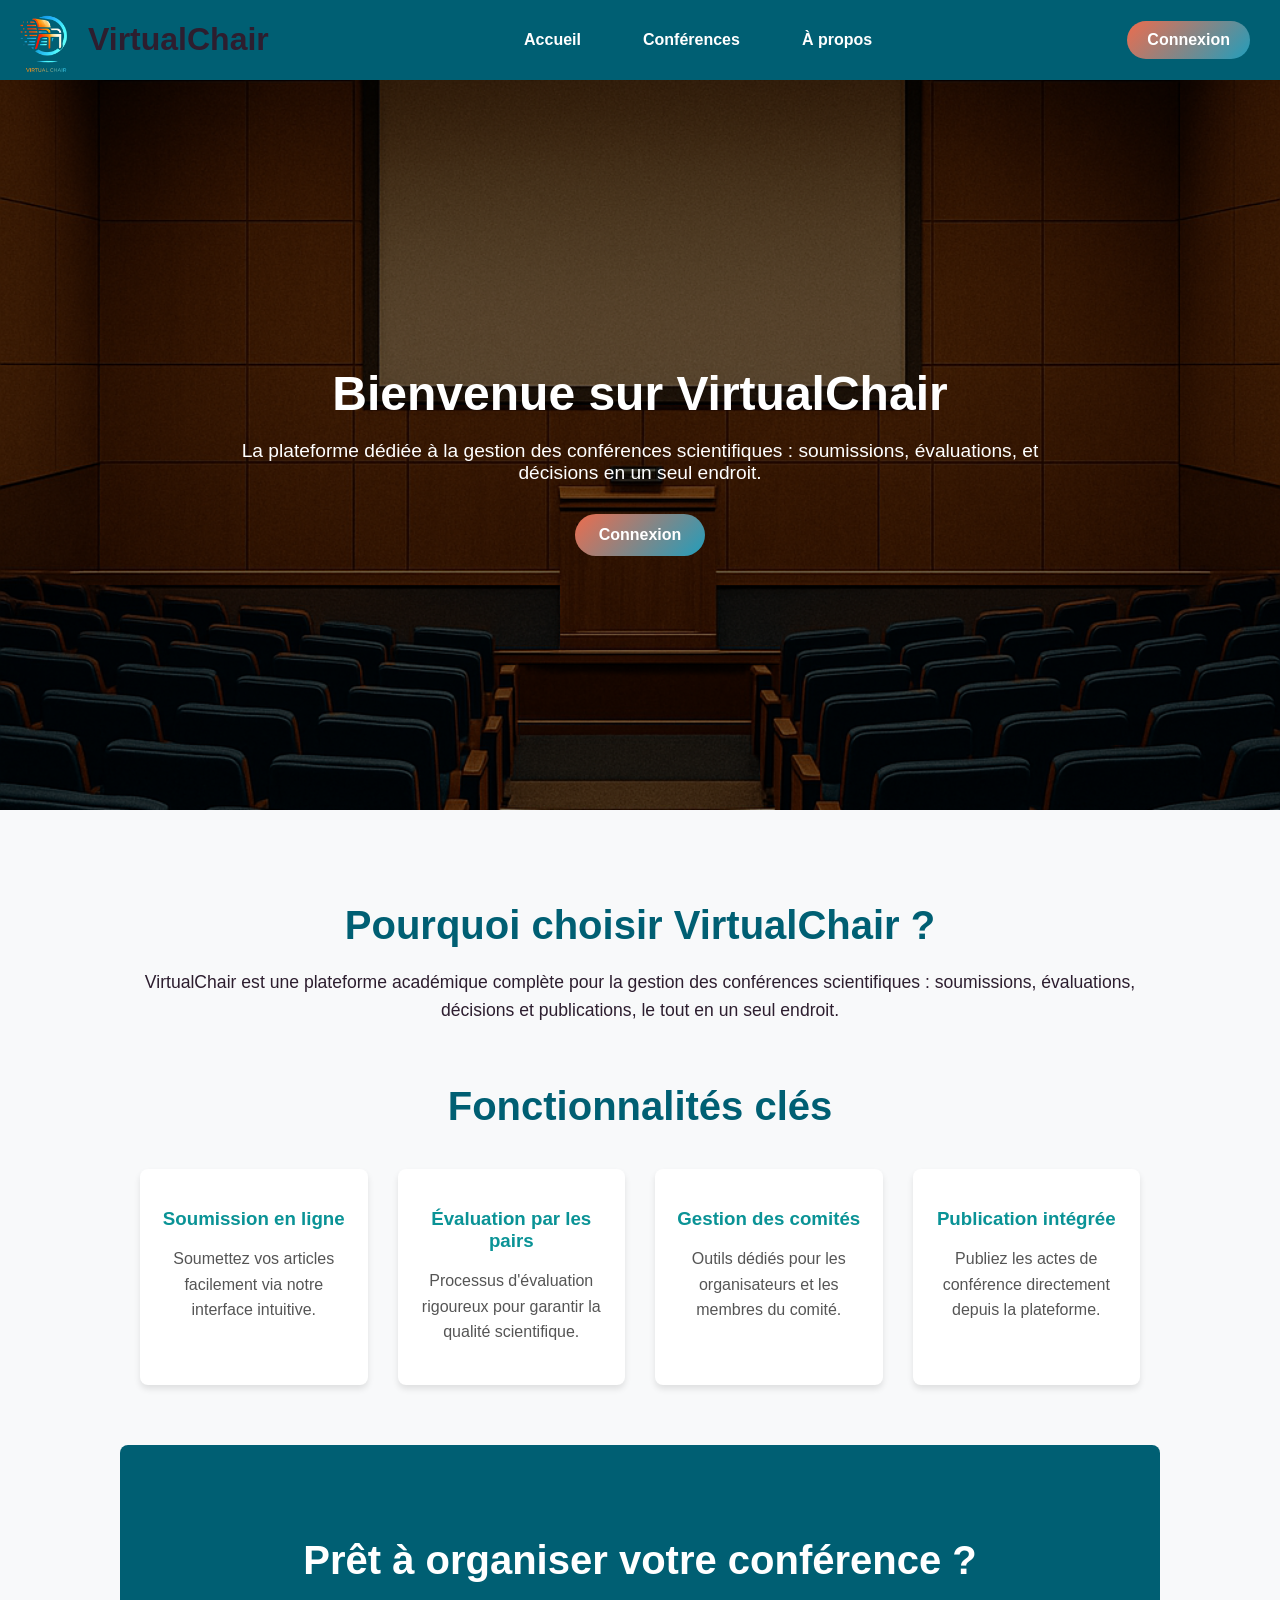
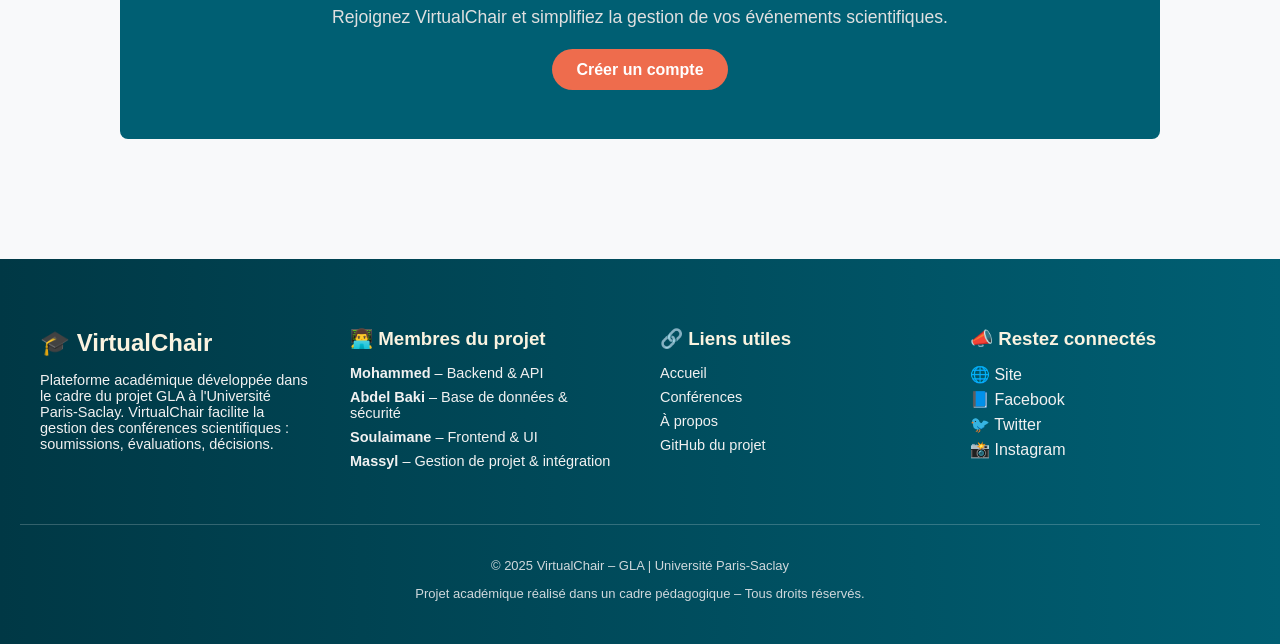
==== index.html @ 0838e4f8 "feat: add base layout with header, footer and index" ====
<!DOCTYPE html>
<html lang="fr">
  <head>
    <meta charset="UTF-8" />
    <meta name="viewport" content="width=device-width, initial-scale=1.0" />
    <title>EasyChair</title>
    <link rel="icon" href="data/logo.png">

    <link rel="stylesheet" href="style/style.css" />
  </head>
  <style>
    /* header {
      height: 700px;
      background: url("data/header.png") no-repeat center center;
      background-size: cover;
      position: relative;
    } */
  </style>
  <body>
    <header class="hero">
      <div class="top-head">
        <div class="logo">
          <img src="data/logo.png" alt="Logo VirtualChair" class="logo-vc" />
          <h1>VirtualChair</h1>
        </div>
        <nav>
          <ul>
            <li><a href="#home">Accueil</a></li>
            <li><a href="#conferences">Conférences</a></li>
            <li><a href="#about">À propos</a></li>
          </ul>
        </nav>
        <a href="#/login" class="cnx">Connexion</a>
      </div>

      <div class="hero-overlay">
        <div class="hero-content">
          <h1>Bienvenue sur VirtualChair</h1>
          <p>
            La plateforme dédiée à la gestion des conférences scientifiques :
            soumissions, évaluations, et décisions en un seul endroit.
          </p>
          <div class="hero-buttons">
            <a href="#/login" class="hero-btn primary">Connexion</a>
          </div>
        </div>
      </div>
    </header>

    <main class="vc-main">
      <!-- Section 1 : Présentation -->
      <section class="vc-section intro">
        <h2>Pourquoi choisir VirtualChair ?</h2>
        <p>
          VirtualChair est une plateforme académique complète pour la gestion
          des conférences scientifiques : soumissions, évaluations, décisions et
          publications, le tout en un seul endroit.
        </p>
      </section>

      <!-- Section 2 : Fonctionnalités -->
      <section class="vc-section features">
        <h2>Fonctionnalités clés</h2>
        <div class="vc-features-grid">
          <div class="feature">
            <h3>Soumission en ligne</h3>
            <p>
              Soumettez vos articles facilement via notre interface intuitive.
            </p>
          </div>
          <div class="feature">
            <h3>Évaluation par les pairs</h3>
            <p>
              Processus d'évaluation rigoureux pour garantir la qualité
              scientifique.
            </p>
          </div>
          <div class="feature">
            <h3>Gestion des comités</h3>
            <p>
              Outils dédiés pour les organisateurs et les membres du comité.
            </p>
          </div>
          <div class="feature">
            <h3>Publication intégrée</h3>
            <p>
              Publiez les actes de conférence directement depuis la plateforme.
            </p>
          </div>
        </div>
      </section>

      <!-- Section 3 : Appel à l'action -->
      <section class="vc-section cta">
        <h2>Prêt à organiser votre conférence ?</h2>
        <p>
          Rejoignez VirtualChair et simplifiez la gestion de vos événements
          scientifiques.
        </p>
        <a href="#/login" class="vc-btn primary">Créer un compte</a>
      </section>
    </main>

    <footer class="vc-footer">
      <div class="vc-footer-container">
        <!-- Colonne Présentation -->
        <div class="vc-footer-section about">
          <h2>🎓 VirtualChair</h2>
          <p>
            Plateforme académique développée dans le cadre du projet GLA à
            l'Université Paris-Saclay. VirtualChair facilite la gestion des
            conférences scientifiques : soumissions, évaluations, décisions.
          </p>
        </div>

        <!-- Colonne Auteurs -->
        <div class="vc-footer-section team">
          <h3>👨‍💻 Membres du projet</h3>
          <ul>
            <li><strong>Mohammed</strong> – Backend & API</li>
            <li><strong>Abdel Baki</strong> – Base de données & sécurité</li>
            <li><strong>Soulaimane</strong> – Frontend & UI</li>
            <li><strong>Massyl</strong> – Gestion de projet & intégration</li>
          </ul>
        </div>

        <!-- Colonne Ressources -->
        <div class="vc-footer-section links">
          <h3>🔗 Liens utiles</h3>
          <ul>
            <li><a href="#home">Accueil</a></li>
            <li><a href="#conferences">Conférences</a></li>
            <li><a href="#about">À propos</a></li>
            <li><a href="#">GitHub du projet</a></li>
          </ul>
        </div>

        <!-- Colonne Réseaux -->
        <div class="vc-footer-section social">
          <h3>📣 Restez connectés</h3>
          <div class="social-icons">
            <a href="#"><span>🌐</span> Site</a>
            <a href="#"><span>📘</span> Facebook</a>
            <a href="#"><span>🐦</span> Twitter</a>
            <a href="#"><span>📸</span> Instagram</a>
          </div>
        </div>
      </div>

      <!-- Ligne finale -->
      <div class="vc-footer-bottom">
        <p>© 2025 VirtualChair – GLA | Université Paris-Saclay</p>
        <p>
          Projet académique réalisé dans un cadre pédagogique – Tous droits
          réservés.
        </p>
      </div>
    </footer>
  </body>
</html>
---- style/style.css ----
body {
  margin: 0;
  font-family: "Segoe UI", sans-serif;
  background-color: #f8f9fa;
  color: #2d1e2f;
}

a {
  text-decoration: none;
}

/* Logo image */
.logo-vc {
  width: 70px;
  height: auto;
  display: block;
}

/* Logo + texte */
.logo {
  display: flex;
  flex-direction: row;
  align-items: center;
  gap: 8px;
}

.top-head {
  display: flex;
  flex-direction: row;
  justify-content: space-between;
  background-color: #005f73; /* bleu foncé */
  align-items: center;
  padding-left: 10px;
  padding-right: 30px;
}

/* Menu principal */
nav ul {
  list-style: none;
  display: flex;
  gap: 30px;
  padding: 0;
  margin: 0;
}

nav ul li a {
  text-decoration: none;
  color: #ffffff;
  font-weight: bold;
  background-color: transparent;
  padding: 8px 16px;
  border-radius: 8px;
  transition: background-color 0.3s;
}

nav ul li a:hover {
  background-color: #0a9396; /* turquoise du logo */
  color: #ffffff;
}

/* Bouton Connexion */
.cnx {
  color: white;
  background: linear-gradient(135deg, #ee6c4d, #219ebc); /* orange → bleu */
  border-radius: 50px;
  padding: 10px 20px;
  font-weight: 600;
  font-family: "Tenor Sans", sans-serif;
  transition: all 0.3s ease-in-out;
}

/* Hero section */
.hero {
  position: relative;
  height: 90vh;
  background-image: url("../data/header.png"); /* ou ton amphi */
  background-size: cover;
  background-position: center;
  display: flex;
  flex-direction: column;
  justify-content: flex-start;
}
.hero-overlay {
  background-color: rgba(0, 0, 0, 0.5); /* effet sombre */
  width: 100%;
  height: 100%;
  display: flex;
  align-items: center;
  justify-content: center;
}

.hero-content {
  color: #ffffff;
  text-align: center;
  max-width: 800px;
  padding: 20px;
}

.hero-content h1 {
  font-size: 3rem;
  margin-bottom: 10px;
}

.hero-content p {
  font-size: 1.2rem;
  margin-bottom: 30px;
}

.hero-buttons {
  display: flex;
  justify-content: center;
}

.hero-btn.primary {
  background: linear-gradient(135deg, #ee6c4d, #219ebc);
  color: white;
  padding: 12px 24px;
  font-weight: bold;
  border-radius: 40px;
  text-decoration: none;
  transition: all 0.3s ease-in-out;
}

.hero-btn.primary:hover {
  transform: translateY(-3px);
  opacity: 0.9;
}








/* Styles généraux du main */
.vc-main {
    padding: 60px 20px;
    background-color: #f8f9fa;
    color: #2d1e2f;
    font-family: 'Segoe UI', sans-serif;
  }
  
  /* Sections */
  .vc-section {
    max-width: 1000px;
    margin: 0 auto 60px auto;
    text-align: center;
  }
  
  .vc-section h2 {
    font-size: 2.5rem;
    margin-bottom: 20px;
    color: #005f73;
  }
  
  .vc-section p {
    font-size: 1.1rem;
    line-height: 1.6;
    margin-bottom: 20px;
  }
  
  /* Grille des fonctionnalités */
  .vc-features-grid {
    display: grid;
    grid-template-columns: repeat(auto-fit, minmax(220px, 1fr));
    gap: 30px;
    margin-top: 40px;
  }
  
  .feature {
    background-color: #ffffff;
    padding: 20px;
    border-radius: 8px;
    box-shadow: 0 4px 6px rgba(0, 0, 0, 0.1);
  }
  
  .feature h3 {
    color: #0a9396;
    margin-bottom: 10px;
  }
  
  .feature p {
    font-size: 1rem;
    color: #555555;
  }
  
  /* Appel à l'action */
  .vc-section.cta {
    background-color: #005f73;
    color: #ffffff;
    padding: 60px 20px;
    border-radius: 8px;
  }
  
  .vc-section.cta h2 {
    color: #ffffff;
  }
  
  .vc-section.cta p {
    color: #e0e0e0;
    margin-bottom: 30px;
  }
  
  .vc-btn.primary {
    background-color: #ee6c4d;
    color: #ffffff;
    padding: 12px 24px;
    border-radius: 50px;
    text-decoration: none;
    font-weight: bold;
    transition: background-color 0.3s ease;
  }
  
  .vc-btn.primary:hover {
    background-color: #d65a3f;
  }





















/* footer */

.vc-footer {
    background: linear-gradient(to right, #003845, #005f73);
    color: #f1f1f1;
    padding: 50px 20px 30px;
    font-family: 'Segoe UI', sans-serif;
  }
  
  .vc-footer-container {
    display: grid;
    grid-template-columns: repeat(auto-fit, minmax(230px, 1fr));
    gap: 40px;
    max-width: 1200px;
    margin: auto;
  }
  
  .vc-footer-section h2,
  .vc-footer-section h3 {
    margin-bottom: 15px;
    color: #FAF3E0;
  }
  
  .vc-footer-section p,
  .vc-footer-section ul,
  .vc-footer-bottom {
    font-size: 14.5px;
  }
  
  .vc-footer-section ul {
    list-style: none;
    padding: 0;
  }
  
  .vc-footer-section li {
    margin-bottom: 8px;
  }
  
  .vc-footer-section a {
    color: #f1f1f1;
    text-decoration: none;
    transition: all 0.3s;
  }
  
  .vc-footer-section a:hover {
    color: #94d2bd;
    text-decoration: underline;
  }
  
  .social-icons a {
    display: block;
    margin-bottom: 6px;
  }
  
  .vc-footer-bottom {
    text-align: center;
    border-top: 1px solid rgba(255, 255, 255, 0.2);
    margin-top: 40px;
    padding-top: 20px;
    font-size: 13px;
    color: #cfd8dc;
  }
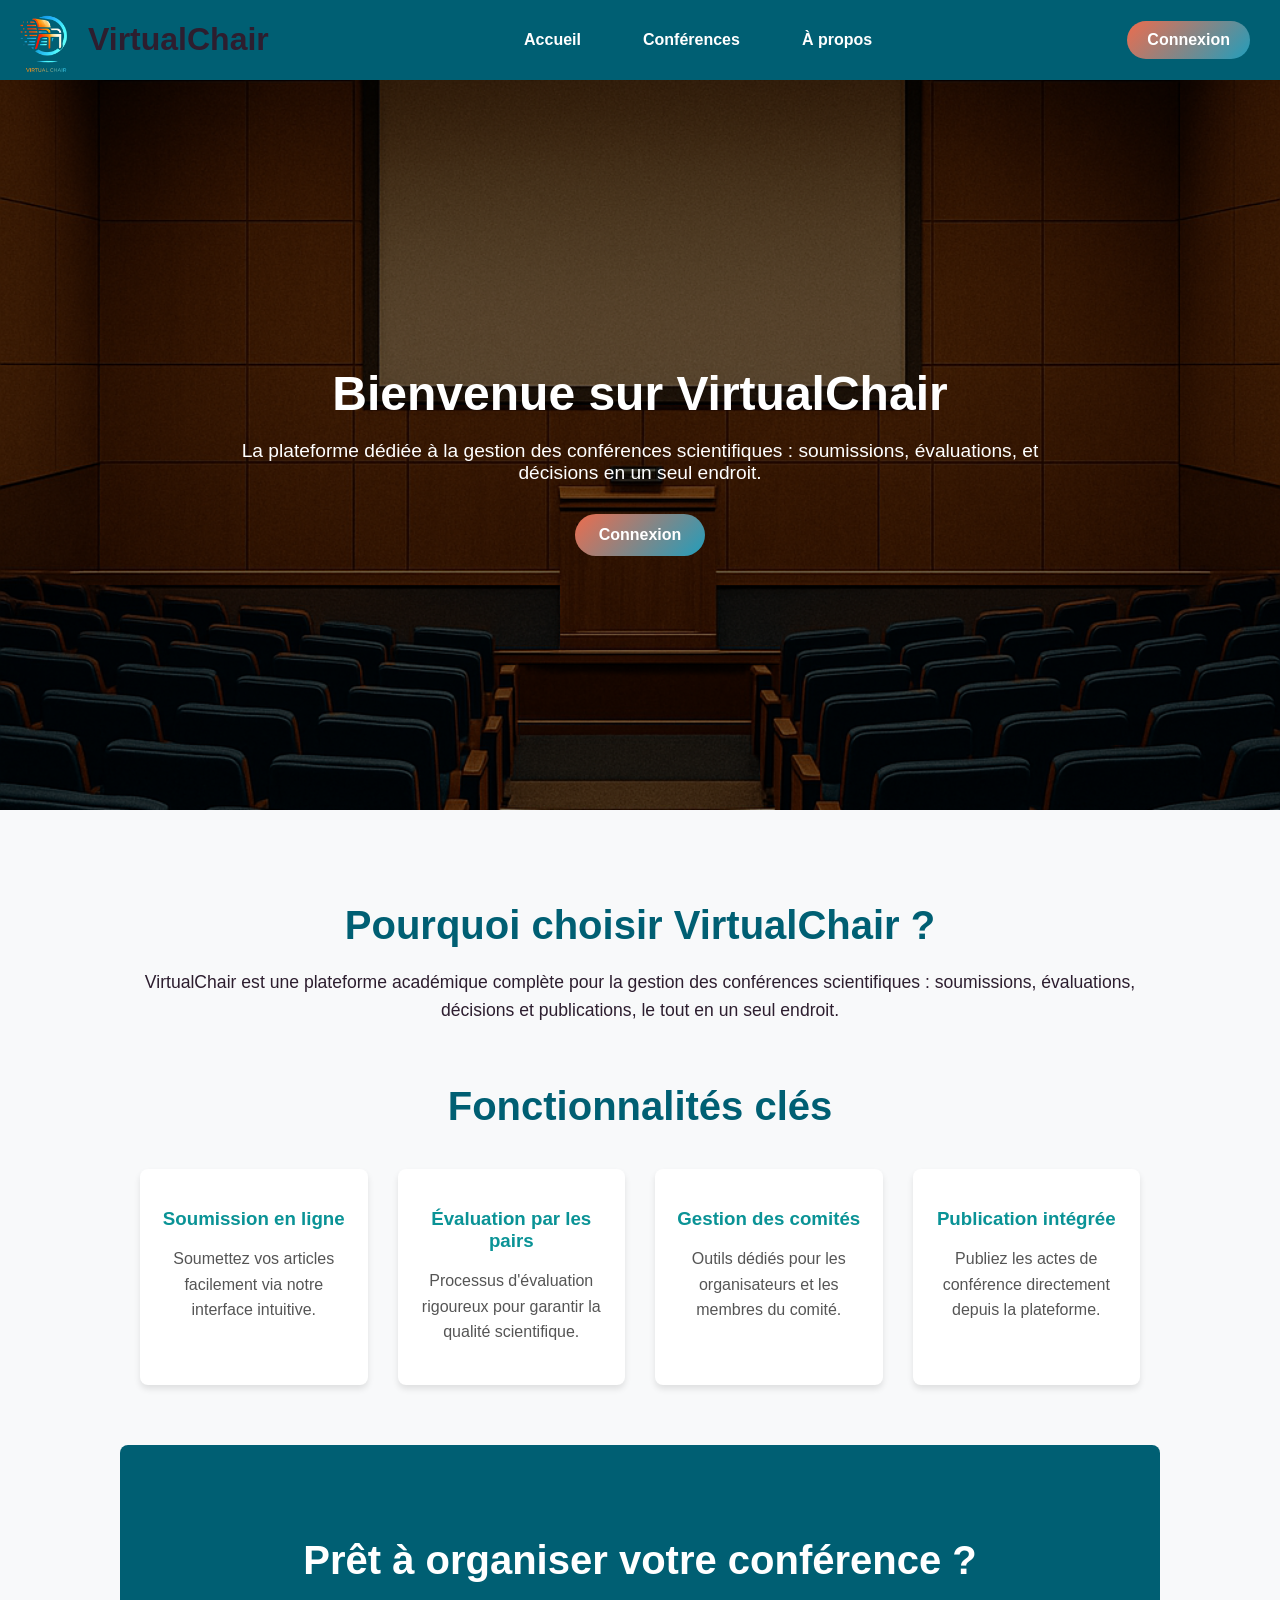
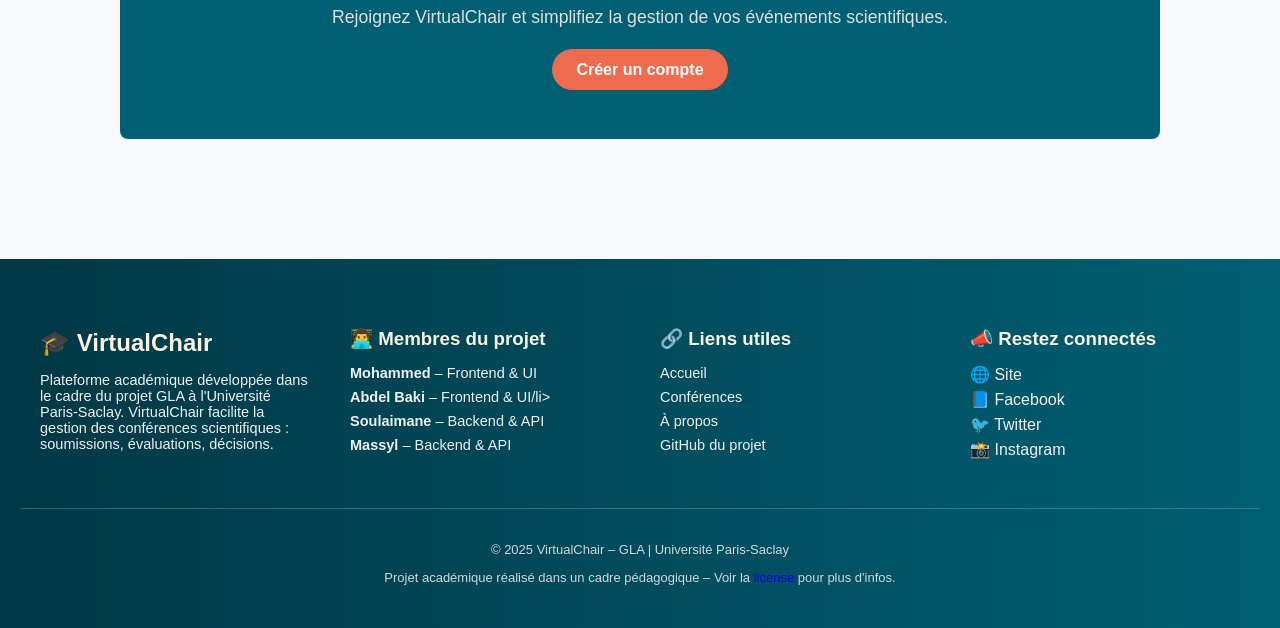
==== commit 2d939998: "Update index.html Fixed some footer information." ====
--- a/index.html
+++ b/index.html
@@ -117,10 +117,10 @@
         <div class="vc-footer-section team">
           <h3>👨‍💻 Membres du projet</h3>
           <ul>
-            <li><strong>Mohammed</strong> – Backend & API</li>
-            <li><strong>Abdel Baki</strong> – Base de données & sécurité</li>
-            <li><strong>Soulaimane</strong> – Frontend & UI</li>
-            <li><strong>Massyl</strong> – Gestion de projet & intégration</li>
+            <li><strong>Mohammed</strong> – Frontend & UI</li>
+            <li><strong>Abdel Baki</strong> – Frontend & UI/li>
+            <li><strong>Soulaimane</strong> – Backend & API</li>
+            <li><strong>Massyl</strong> – Backend & API</li>
           </ul>
         </div>
 
@@ -151,8 +151,7 @@
       <div class="vc-footer-bottom">
         <p>© 2025 VirtualChair – GLA | Université Paris-Saclay</p>
         <p>
-          Projet académique réalisé dans un cadre pédagogique – Tous droits
-          réservés.
+          Projet académique réalisé dans un cadre pédagogique – Voir la <a href="https://github.com/souleimaneelqodsi/virtualchair/blob/main/LICENSE">license</a> pour plus d'infos.
         </p>
       </div>
     </footer>
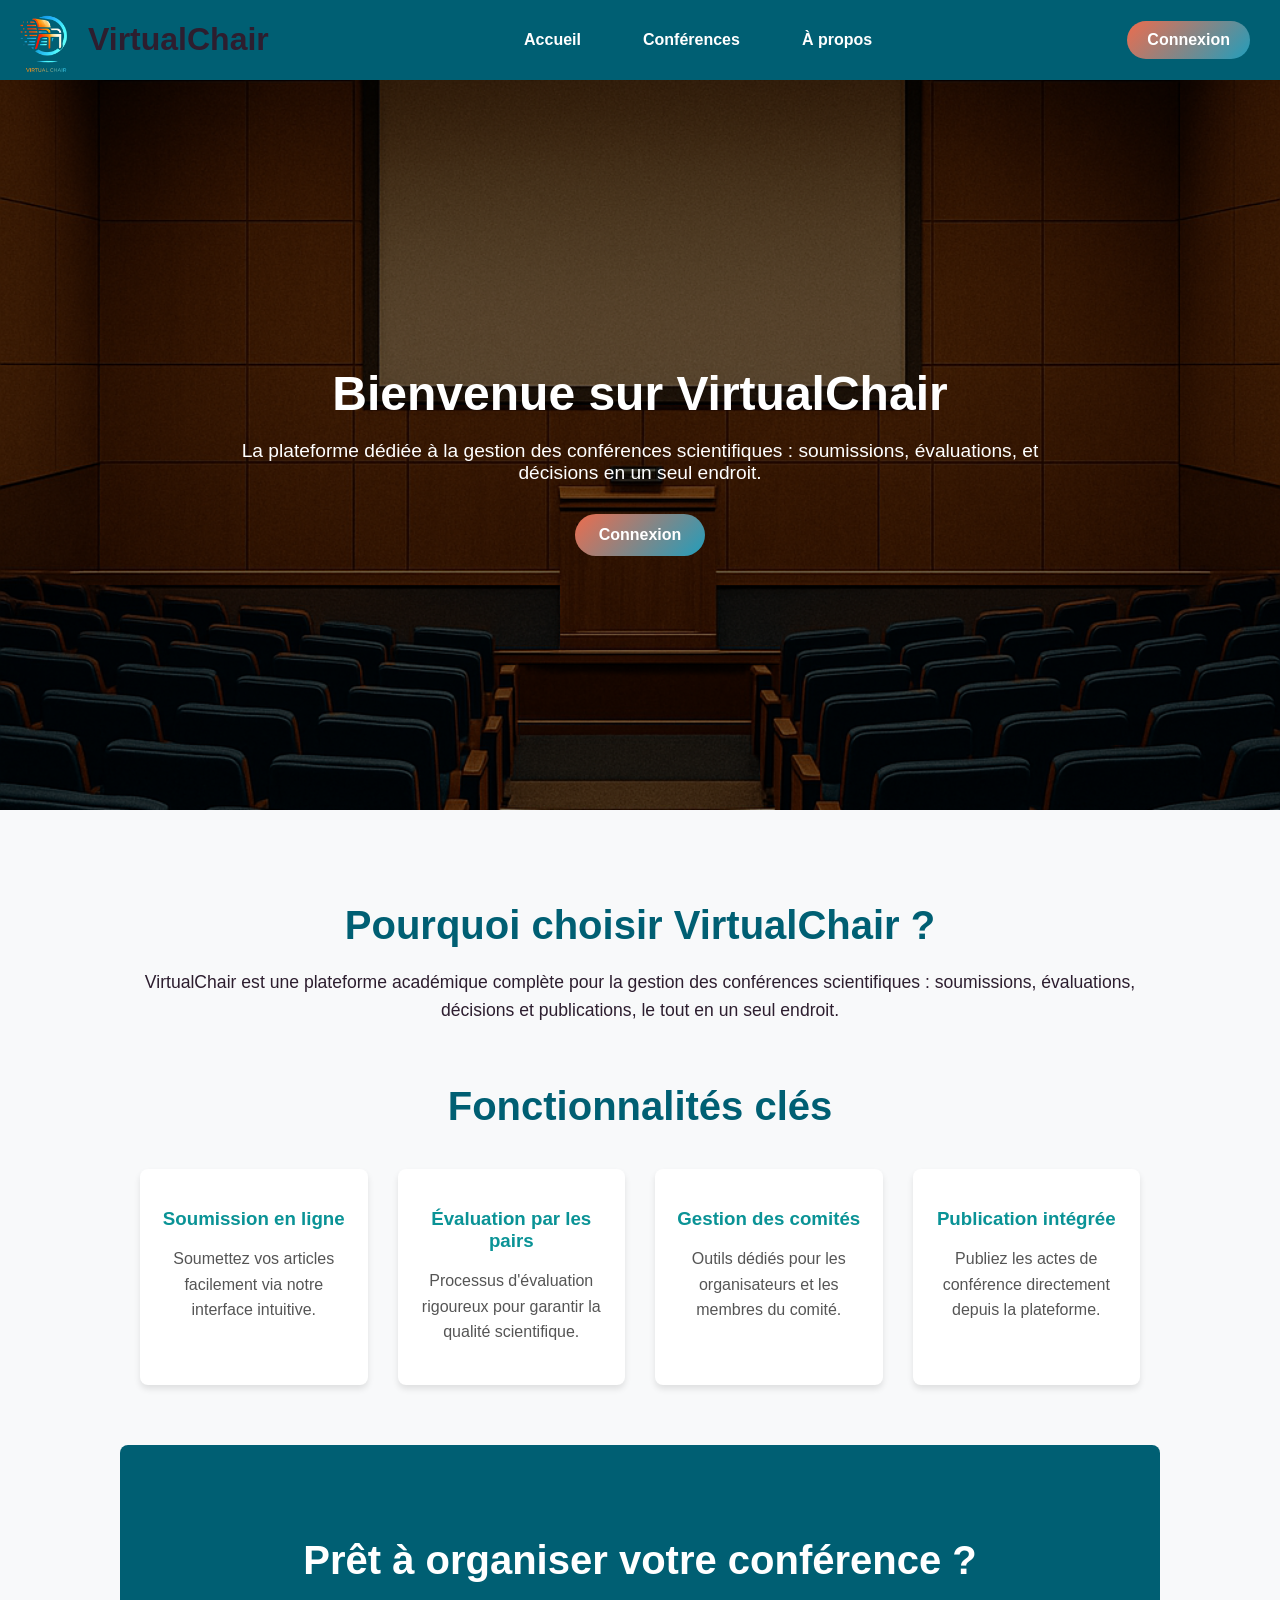
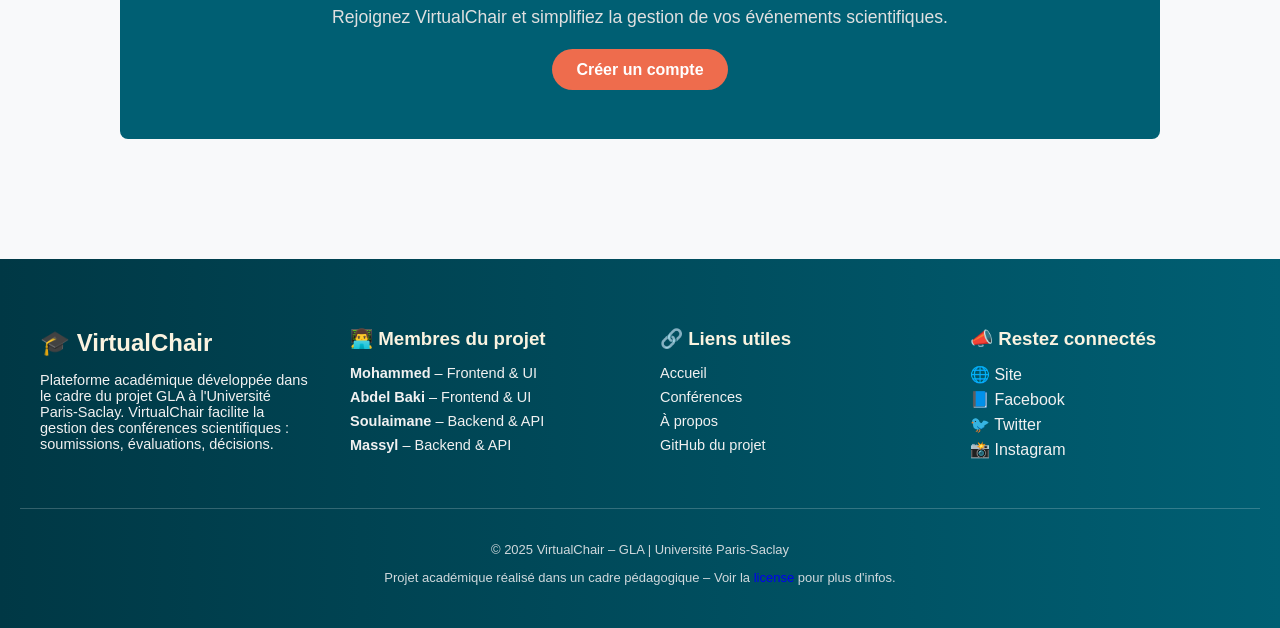
==== commit 6641c53f: "Update index.html <li> tag fix" ====
--- a/index.html
+++ b/index.html
@@ -118,7 +118,7 @@
           <h3>👨‍💻 Membres du projet</h3>
           <ul>
             <li><strong>Mohammed</strong> – Frontend & UI</li>
-            <li><strong>Abdel Baki</strong> – Frontend & UI/li>
+            <li><strong>Abdel Baki</strong> – Frontend & UI</li>
             <li><strong>Soulaimane</strong> – Backend & API</li>
             <li><strong>Massyl</strong> – Backend & API</li>
           </ul>
